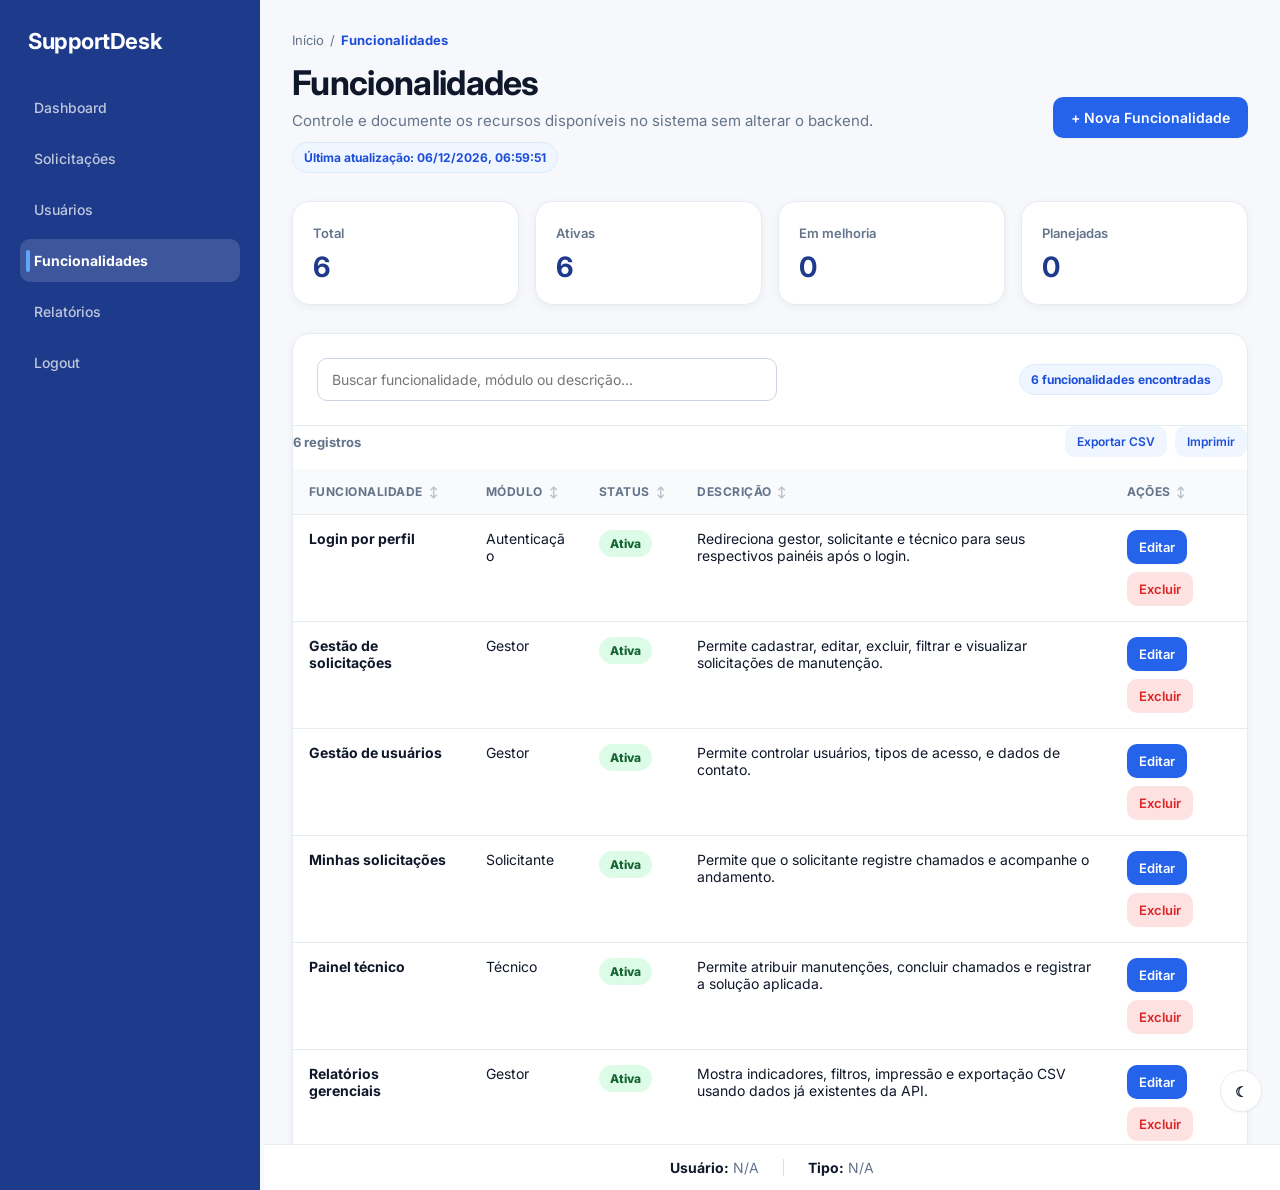
==== Funcionalidades.html @ 24f4b51d "Commit front-end relatórios implementados" ====
<!DOCTYPE html>
<html lang="pt-BR">
<head>
    <meta charset="UTF-8">
    <meta name="viewport" content="width=device-width, initial-scale=1.0">
    <title>Funcionalidades</title>
    <link rel="stylesheet" href="css/tokens.css">
    <link rel="stylesheet" href="css/funcionalidades.css">
        <link rel="stylesheet" href="css/ui-enhancements.css">
<link rel="preconnect" href="https://fonts.googleapis.com">
    <link href="https://fonts.googleapis.com/css2?family=Inter:wght@400;500;600;700&display=swap" rel="stylesheet">
</head>
<body>

<div class="layout">
    <aside class="sidebar">
        <div class="logo">
            <h2>SupportDesk</h2>
        </div>

        <nav aria-label="Navegação Principal">
            <a href="Dashboard.html">Dashboard</a>
            <a href="Solicitacoes.html">Solicitações</a>
            <a href="Gerenciamentos.html">Usuários</a>
            <a href="Funcionalidades.html" class="active">Funcionalidades</a>
            <a href="Relatorios.html">Relatórios</a>
            <a href="index.html">Logout</a>
        </nav>
    </aside>

    <main class="content">
        <header class="page-header">
            <div>
                <h1>Funcionalidades</h1>
                <p>Controle e documente os recursos disponíveis no sistema sem alterar o backend.</p>
            </div>

            <button type="button" id="btnNovaFuncionalidade">+ Nova Funcionalidade</button>
        </header>

        <section class="metrics-grid" aria-label="Resumo das funcionalidades">
            <div class="metric-card">
                <span>Total</span>
                <h2 id="totalFuncionalidades">0</h2>
            </div>
            <div class="metric-card">
                <span>Ativas</span>
                <h2 id="totalAtivas">0</h2>
            </div>
            <div class="metric-card">
                <span>Em melhoria</span>
                <h2 id="totalMelhoria">0</h2>
            </div>
            <div class="metric-card">
                <span>Planejadas</span>
                <h2 id="totalPlanejadas">0</h2>
            </div>
        </section>

        <section class="main-card">
            <div class="toolbar">
                <div class="toolbar-left">
                    <input type="text" id="buscarFuncionalidade" placeholder="Buscar funcionalidade, módulo ou descrição...">
                </div>
                <div class="toolbar-right">
                    <span class="results-count" id="contadorResultados">Funcionalidades cadastradas</span>
                </div>
            </div>

            <div class="feature-panel" id="formPanel">
                <form id="formFuncionalidade">
                    <input type="hidden" id="funcionalidadeId">

                    <div class="form-grid">
                        <div class="form-group">
                            <label for="nomeFuncionalidade">Nome</label>
                            <input id="nomeFuncionalidade" required placeholder="Ex: Relatórios gerenciais">
                        </div>

                        <div class="form-group">
                            <label for="moduloFuncionalidade">Módulo</label>
                            <select id="moduloFuncionalidade" required>
                                <option value="">Selecione</option>
                                <option value="Gestor">Gestor</option>
                                <option value="Solicitante">Solicitante</option>
                                <option value="Técnico">Técnico</option>
                                <option value="Autenticação">Autenticação</option>
                                <option value="Sistema">Sistema</option>
                            </select>
                        </div>

                        <div class="form-group">
                            <label for="statusFuncionalidade">Status</label>
                            <select id="statusFuncionalidade" required>
                                <option value="Ativa">Ativa</option>
                                <option value="Em melhoria">Em melhoria</option>
                                <option value="Planejada">Planejada</option>
                            </select>
                        </div>
                    </div>

                    <div class="form-group">
                        <label for="descricaoFuncionalidade">Descrição</label>
                        <textarea id="descricaoFuncionalidade" required placeholder="Descreva a funcionalidade e sua finalidade no sistema."></textarea>
                    </div>

                    <div class="form-actions">
                        <button type="button" class="secondary-button" id="btnCancelarEdicao">Cancelar</button>
                        <button type="submit" id="btnSalvarFuncionalidade">Salvar Funcionalidade</button>
                    </div>
                </form>
            </div>

            <div class="table-wrapper">
                <table>
                    <thead>
                        <tr>
                            <th>Funcionalidade</th>
                            <th>Módulo</th>
                            <th>Status</th>
                            <th>Descrição</th>
                            <th>Ações</th>
                        </tr>
                    </thead>
                    <tbody id="tabelaFuncionalidades"></tbody>
                </table>
            </div>
        </section>
    </main>
</div>

<footer id="rodape-usuario"></footer>

<script src="js/funcionalidades.js"></script>
  <script src="js/ui-enhancements.js"></script>
</body>
</html>
---- css/tokens.css ----
/* ==========================================================================
   DESIGN TOKENS — SupportDesk
   Sistema de variáveis compartilhado por todas as páginas.
   Não remove, não substitui os CSS existentes — apenas fornece a base
   de cores, tipografia, espaçamento, sombras e raios utilizada por eles.
   ========================================================================== */

:root {
  /* ---- Marca / Azul corporativo ---- */
  --brand-50:  #eff6ff;
  --brand-100: #dbeafe;
  --brand-200: #bfdbfe;
  --brand-500: #3b82f6;
  --brand-600: #2563eb;
  --brand-700: #1d4ed8;
  --brand-900: #1e3a8a;

  /* ---- Neutros (slate) ---- */
  --slate-50:  #f8fafc;
  --slate-100: #f1f5f9;
  --slate-200: #e2e8f0;
  --slate-300: #cbd5e1;
  --slate-400: #94a3b8;
  --slate-500: #64748b;
  --slate-600: #475569;
  --slate-700: #334155;
  --slate-800: #1e293b;
  --slate-900: #0f172a;

  /* ---- Superfícies ---- */
  --bg-app:      #f6f8fb;
  --bg-surface:  #ffffff;
  --bg-subtle:   #f8fafc;
  --border-color:        #e6ebf2;
  --border-color-strong: #d8dfea;

  /* ---- Texto ---- */
  --text-primary:   #0f172a;
  --text-secondary: #64748b;
  --text-tertiary:  #94a3b8;
  --text-on-brand:  #ffffff;

  /* ---- Semântico ---- */
  --success-bg:   #dcfce7;
  --success-text: #16a34a;
  --danger-bg:    #fee2e2;
  --danger-text:  #dc2626;
  --warning-bg:   #fef3c7;
  --warning-text: #b45309;
  --info-bg:      #dbeafe;
  --info-text:    #2563eb;

  /* ---- Tipografia ---- */
  --font-sans: 'Inter', -apple-system, "Segoe UI", Roboto, Arial, sans-serif;
  --fs-xs:   12px;
  --fs-sm:   13px;
  --fs-base: 14px;
  --fs-md:   15px;
  --fs-lg:   16px;
  --fs-xl:   19px;
  --fs-2xl:  22px;
  --fs-3xl:  28px;
  --fs-4xl:  34px;

  /* ---- Espaçamento ---- */
  --space-1: 4px;
  --space-2: 8px;
  --space-3: 12px;
  --space-4: 16px;
  --space-5: 20px;
  --space-6: 24px;
  --space-7: 28px;
  --space-8: 32px;

  /* ---- Raios ---- */
  --radius-sm:   8px;
  --radius-md:   10px;
  --radius-lg:   14px;
  --radius-xl:   18px;
  --radius-full: 999px;

  /* ---- Sombras ---- */
  --shadow-xs: 0 1px 2px rgba(15, 23, 42, 0.04);
  --shadow-sm: 0 2px 8px rgba(15, 23, 42, 0.05);
  --shadow-md: 0 8px 24px rgba(15, 23, 42, 0.06);
  --shadow-lg: 0 16px 40px rgba(15, 23, 42, 0.10);
  --shadow-focus: 0 0 0 4px rgba(37, 99, 235, 0.14);
  --shadow-brand: 0 8px 20px rgba(37, 99, 235, 0.18);

  /* ---- Transições ---- */
  --transition-fast: 120ms ease;
  --transition-base: 200ms ease;
}
---- css/funcionalidades.css ----
/* =========================================================================
   FUNCIONALIDADES — módulo administrativo local, mantendo a identidade azul.
========================================================================= */

* {
  margin: 0;
  padding: 0;
  box-sizing: border-box;
}

body {
  font-family: var(--font-sans);
  background: var(--bg-app);
  color: var(--text-primary);
  -webkit-font-smoothing: antialiased;
}

.layout {
  display: flex;
  min-height: 100vh;
}

.sidebar {
  width: 260px;
  flex-shrink: 0;
  background: var(--brand-900);
  padding: var(--space-7) var(--space-5);
  color: #ffffff;
}

.logo h2 {
  margin-bottom: var(--space-8);
  font-size: var(--fs-2xl);
  font-weight: 700;
  letter-spacing: -0.02em;
  padding: 0 var(--space-2);
}

.sidebar nav {
  display: flex;
  flex-direction: column;
  gap: var(--space-2);
}

.sidebar nav a {
  color: rgba(255, 255, 255, 0.72);
  text-decoration: none;
  padding: 13px 14px;
  border-radius: var(--radius-md);
  transition: background var(--transition-base), color var(--transition-base);
  font-weight: 500;
  font-size: var(--fs-base);
}

.sidebar nav a:hover,
.sidebar nav a.active {
  background: rgba(255, 255, 255, 0.14);
  color: #ffffff;
}

.content {
  flex: 1;
  padding: var(--space-8);
  min-width: 0;
}

.page-header {
  display: flex;
  justify-content: space-between;
  align-items: center;
  gap: var(--space-5);
  margin-bottom: var(--space-7);
  flex-wrap: wrap;
}

.page-header h1 {
  font-size: var(--fs-4xl);
  font-weight: 700;
  letter-spacing: -0.02em;
  margin-bottom: var(--space-2);
}

.page-header p {
  color: var(--text-secondary);
  font-size: var(--fs-md);
}

button,
.secondary-button {
  border: none;
  background: var(--brand-600);
  color: #ffffff;
  padding: 12px 18px;
  border-radius: var(--radius-md);
  font-family: var(--font-sans);
  font-weight: 600;
  font-size: var(--fs-base);
  cursor: pointer;
  text-decoration: none;
  transition: background var(--transition-base), box-shadow var(--transition-base), transform var(--transition-base);
  box-shadow: var(--shadow-xs);
}

button:hover {
  background: var(--brand-700);
  box-shadow: var(--shadow-brand);
}

button:active {
  transform: translateY(1px);
}

.secondary-button {
  background: var(--brand-50);
  color: var(--brand-700);
  box-shadow: none;
}

.secondary-button:hover {
  background: var(--brand-100);
  box-shadow: none;
}

.metrics-grid {
  display: grid;
  grid-template-columns: repeat(4, minmax(130px, 1fr));
  gap: var(--space-4);
  margin-bottom: var(--space-7);
}

.metric-card {
  background: var(--bg-surface);
  border: 1px solid var(--border-color);
  border-radius: var(--radius-xl);
  padding: var(--space-5);
  box-shadow: var(--shadow-sm);
}

.metric-card span {
  color: var(--text-secondary);
  font-size: var(--fs-sm);
  font-weight: 600;
}

.metric-card h2 {
  color: var(--brand-900);
  font-size: var(--fs-3xl);
  margin-top: var(--space-2);
}

.main-card {
  background: var(--bg-surface);
  border: 1px solid var(--border-color);
  border-radius: var(--radius-xl);
  box-shadow: var(--shadow-sm);
  overflow: hidden;
}

.toolbar {
  display: flex;
  justify-content: space-between;
  align-items: center;
  gap: var(--space-5);
  padding: var(--space-6);
  border-bottom: 1px solid var(--border-color);
  flex-wrap: wrap;
}

.toolbar-left {
  flex: 1;
}

.toolbar-left input {
  width: 100%;
  max-width: 460px;
}

.results-count {
  color: var(--text-secondary);
  font-weight: 600;
  font-size: var(--fs-sm);
}

.feature-panel {
  display: none;
  padding: var(--space-6);
  border-bottom: 1px solid var(--border-color);
  background: var(--bg-subtle);
}

.feature-panel.open {
  display: block;
}

.form-grid {
  display: grid;
  grid-template-columns: 1.2fr 1fr 1fr;
  gap: var(--space-4);
}

.form-group {
  display: flex;
  flex-direction: column;
  gap: var(--space-2);
  margin-bottom: var(--space-4);
}

label {
  color: var(--slate-700);
  font-size: var(--fs-base);
  font-weight: 600;
}

input,
select,
textarea {
  width: 100%;
  padding: 12px 14px;
  border: 1px solid var(--slate-300);
  border-radius: var(--radius-md);
  font-size: var(--fs-base);
  font-family: var(--font-sans);
  background: var(--bg-surface);
  color: var(--text-primary);
  transition: border-color var(--transition-base), box-shadow var(--transition-base);
}

textarea {
  min-height: 92px;
  resize: vertical;
}

input:focus,
select:focus,
textarea:focus {
  outline: none;
  border-color: var(--brand-600);
  box-shadow: var(--shadow-focus);
}

.form-actions {
  display: flex;
  justify-content: flex-end;
  gap: var(--space-3);
}

.table-wrapper {
  overflow-x: auto;
}

table {
  width: 100%;
  border-collapse: collapse;
}

thead {
  background: var(--bg-subtle);
}

th,
td {
  padding: 15px 16px;
  text-align: left;
  border-bottom: 1px solid var(--border-color);
  word-break: break-word;
  font-size: var(--fs-base);
  vertical-align: top;
}

th {
  color: var(--text-secondary);
  font-size: var(--fs-xs);
  font-weight: 700;
  text-transform: uppercase;
  letter-spacing: 0.04em;
}

tbody tr:hover {
  background: var(--bg-subtle);
}

.actions {
  display: flex;
  gap: var(--space-2);
  flex-wrap: wrap;
}

.actions button {
  padding: 9px 12px;
  font-size: var(--fs-sm);
}

.actions .danger-button {
  background: var(--danger-bg);
  color: var(--danger-text);
  box-shadow: none;
}

.actions .danger-button:hover {
  background: #fecaca;
  box-shadow: none;
}

.badge {
  display: inline-flex;
  align-items: center;
  justify-content: center;
  padding: 5px 10px;
  border-radius: var(--radius-full);
  font-size: var(--fs-xs);
  font-weight: 700;
  white-space: nowrap;
}

.badge.ativa { background: #dcfce7; color: #166534; }
.badge.melhoria { background: #ffedd5; color: #c2410c; }
.badge.planejada { background: #fef3c7; color: #92400e; }

.usuario-box {
  position: fixed;
  right: var(--space-5);
  bottom: var(--space-5);
  background: var(--bg-surface);
  border: 1px solid var(--border-color);
  border-radius: var(--radius-lg);
  box-shadow: var(--shadow-md);
  padding: var(--space-3) var(--space-4);
  display: flex;
  gap: var(--space-4);
  color: var(--text-secondary);
  font-size: var(--fs-sm);
  z-index: 10;
}

@media (max-width: 1024px) {
  .metrics-grid { grid-template-columns: repeat(2, 1fr); }
  .form-grid { grid-template-columns: 1fr; }
}

@media (max-width: 768px) {
  .layout { flex-direction: column; }
  .sidebar { width: 100%; padding: var(--space-5); }
  .sidebar nav { flex-direction: row; overflow-x: auto; }
  .content { padding: var(--space-5); }
  .usuario-box { position: static; margin: var(--space-4); flex-direction: column; }
}

@media (max-width: 520px) {
  .metrics-grid { grid-template-columns: 1fr; }
  .page-header button,
  .form-actions button { width: 100%; }
  .form-actions { flex-direction: column; }
}
---- css/ui-enhancements.css ----
/* =====================================================================
   Camada compartilhada de evolução visual e utilidades de interface
   ===================================================================== */

html {
  scroll-behavior: smooth;
}

body {
  opacity: 0;
  transform: translateY(4px);
  transition: opacity 180ms ease, transform 180ms ease, background 180ms ease, color 180ms ease;
}

body.page-ready {
  opacity: 1;
  transform: translateY(0);
}

:root {
  --priority-low-bg: #f1f5f9;
  --priority-low-text: #475569;
  --priority-medium-bg: #fef3c7;
  --priority-medium-text: #92400e;
  --priority-high-bg: #ffedd5;
  --priority-high-text: #c2410c;
  --priority-critical-bg: #fee2e2;
  --priority-critical-text: #b91c1c;
  --status-open-bg: #dbeafe;
  --status-open-text: #1d4ed8;
  --status-progress-bg: #ffedd5;
  --status-progress-text: #c2410c;
  --status-done-bg: #dcfce7;
  --status-done-text: #15803d;
  --status-cancelled-bg: #e2e8f0;
  --status-cancelled-text: #334155;
}

html[data-theme="dark"] {
  --bg-app: #0f172a;
  --bg-surface: #111827;
  --bg-subtle: #1f2937;
  --border-color: #334155;
  --border-color-strong: #475569;
  --text-primary: #f8fafc;
  --text-secondary: #cbd5e1;
  --text-tertiary: #94a3b8;
  --slate-50: #111827;
  --slate-100: #1f2937;
  --slate-200: #334155;
  --slate-300: #475569;
  --slate-700: #e2e8f0;
  --slate-800: #f1f5f9;
  --priority-low-bg: #1f2937;
  --priority-low-text: #cbd5e1;
  --priority-medium-bg: rgba(245, 158, 11, 0.18);
  --priority-medium-text: #facc15;
  --priority-high-bg: rgba(249, 115, 22, 0.18);
  --priority-high-text: #fb923c;
  --priority-critical-bg: rgba(239, 68, 68, 0.18);
  --priority-critical-text: #f87171;
  --status-open-bg: rgba(59, 130, 246, 0.18);
  --status-open-text: #93c5fd;
  --status-progress-bg: rgba(249, 115, 22, 0.18);
  --status-progress-text: #fb923c;
  --status-done-bg: rgba(34, 197, 94, 0.18);
  --status-done-text: #86efac;
  --status-cancelled-bg: rgba(100, 116, 139, 0.25);
  --status-cancelled-text: #cbd5e1;
}

html[data-theme="dark"] body,
html[data-theme="dark"] .content,
html[data-theme="dark"] .main-content {
  background: var(--bg-app) !important;
  color: var(--text-primary) !important;
}

html[data-theme="dark"] .main-card,
html[data-theme="dark"] .content-card,
html[data-theme="dark"] .metric-card,
html[data-theme="dark"] .stat-card,
html[data-theme="dark"] .panel-card,
html[data-theme="dark"] .table-card,
html[data-theme="dark"] .report-box,
html[data-theme="dark"] .feature-panel,
html[data-theme="dark"] .card,
html[data-theme="dark"] .my_card,
html[data-theme="dark"] .modal-content,
html[data-theme="dark"] .modal-box,
html[data-theme="dark"] .login-card {
  background: var(--bg-surface) !important;
  border-color: var(--border-color) !important;
  color: var(--text-primary) !important;
}

html[data-theme="dark"] table,
html[data-theme="dark"] thead,
html[data-theme="dark"] tbody,
html[data-theme="dark"] tr,
html[data-theme="dark"] td,
html[data-theme="dark"] th {
  background-color: transparent;
  color: var(--text-primary) !important;
  border-color: var(--border-color) !important;
}

html[data-theme="dark"] input,
html[data-theme="dark"] select,
html[data-theme="dark"] textarea {
  background: #0f172a !important;
  color: var(--text-primary) !important;
  border-color: var(--border-color-strong) !important;
}

html[data-theme="dark"] input::placeholder,
html[data-theme="dark"] textarea::placeholder {
  color: #94a3b8 !important;
}

.page-header,
.top-header,
.metric-card,
.stat-card,
.main-card,
.content-card,
.panel-card,
.table-card,
.report-box,
.feature-panel,
.card,
.my_card {
  animation: sd-fade-up 220ms ease both;
}

@keyframes sd-fade-up {
  from { opacity: 0; transform: translateY(8px); }
  to { opacity: 1; transform: translateY(0); }
}

button,
.primary-button,
.secondary-button,
.primary-link-button,
.btn-secondary,
.cancel-button,
.btn-atribuir,
a {
  transition: background-color 160ms ease, color 160ms ease, border-color 160ms ease, box-shadow 160ms ease, transform 160ms ease, opacity 160ms ease;
}

button:hover,
.primary-button:hover,
.secondary-button:hover,
.primary-link-button:hover,
.btn-secondary:hover,
.cancel-button:hover,
.btn-atribuir:hover {
  transform: translateY(-1px);
}

button:active,
.primary-button:active,
.secondary-button:active,
.primary-link-button:active,
.btn-secondary:active,
.cancel-button:active,
.btn-atribuir:active {
  transform: translateY(0);
}

input,
select,
textarea {
  transition: border-color 160ms ease, box-shadow 160ms ease, background-color 160ms ease;
}

input:focus,
select:focus,
textarea:focus {
  border-color: var(--brand-500) !important;
  box-shadow: var(--shadow-focus) !important;
  outline: none !important;
}

.sidebar,
.mobile-menu,
.modal,
.modal-overlay,
.modal-content,
.modal-box,
.dropdown-menu {
  transition: opacity 180ms ease, transform 180ms ease, background-color 180ms ease;
}

.sidebar nav a.active,
.menu a.active,
.mobile-menu a.active {
  position: relative;
  font-weight: 700;
}

.sidebar nav a.active::before,
.menu a.active::before {
  content: "";
  position: absolute;
  left: 6px;
  top: 50%;
  width: 4px;
  height: 22px;
  border-radius: 999px;
  background: #60a5fa;
  transform: translateY(-50%);
}

.sd-breadcrumb {
  display: flex;
  align-items: center;
  flex-wrap: wrap;
  gap: 6px;
  margin-bottom: 14px;
  color: var(--text-secondary);
  font-size: 13px;
}

.sd-breadcrumb a,
.sd-breadcrumb span {
  color: inherit;
  text-decoration: none;
}

.sd-breadcrumb strong {
  color: var(--brand-700);
  font-weight: 700;
}

html[data-theme="dark"] .sd-breadcrumb strong {
  color: #93c5fd;
}

.sd-header-extra {
  display: flex;
  align-items: center;
  gap: 10px;
  flex-wrap: wrap;
  margin-top: 12px;
}

.sd-chip,
.sd-last-update,
.results-count,
#contadorSolicitante,
#totalFiltrado {
  display: inline-flex;
  align-items: center;
  gap: 6px;
  border-radius: 999px;
  background: var(--brand-50);
  color: var(--brand-700);
  border: 1px solid var(--brand-100);
  padding: 7px 11px;
  font-size: 12px;
  font-weight: 700;
}

html[data-theme="dark"] .sd-chip,
html[data-theme="dark"] .sd-last-update,
html[data-theme="dark"] .results-count,
html[data-theme="dark"] #contadorSolicitante,
html[data-theme="dark"] #totalFiltrado {
  background: rgba(59, 130, 246, 0.16);
  border-color: rgba(147, 197, 253, 0.22);
  color: #bfdbfe;
}

.sd-theme-toggle,
.sd-back-top,
.sd-icon-button,
.sd-copy-button {
  border: 1px solid var(--border-color) !important;
  background: var(--bg-surface) !important;
  color: var(--text-primary) !important;
  border-radius: 999px !important;
  box-shadow: var(--shadow-xs);
}

.sd-theme-toggle {
  position: fixed;
  right: 18px;
  bottom: 78px;
  width: 42px;
  height: 42px;
  z-index: 1200;
  display: grid;
  place-items: center;
  padding: 0 !important;
}

.sd-back-top {
  position: fixed;
  right: 18px;
  bottom: 24px;
  width: 42px;
  height: 42px;
  z-index: 1200;
  display: grid;
  place-items: center;
  padding: 0 !important;
  opacity: 0;
  pointer-events: none;
  transform: translateY(8px);
}

.sd-back-top.visible {
  opacity: 1;
  pointer-events: auto;
  transform: translateY(0);
}

.sd-copy-button {
  width: 26px;
  height: 26px;
  padding: 0 !important;
  margin-left: 8px;
  font-size: 12px !important;
  vertical-align: middle;
}

.sd-toolbar,
.filtros-solicitante,
.sd-table-toolbar,
.toolbar-right,
.toolbar-left {
  display: flex;
  align-items: center;
  gap: 12px;
  flex-wrap: wrap;
}

.filtros-solicitante {
  width: 100%;
  margin-top: 10px;
}

.filtros-solicitante input,
.filtros-solicitante select {
  min-height: 42px;
}

.filtros-solicitante input {
  flex: 1 1 260px;
}

.filtros-solicitante select {
  flex: 0 1 190px;
}

.local-search-history {
  display: flex;
  gap: 8px;
  flex-wrap: wrap;
  margin-top: 12px;
}

.search-pill {
  border: 1px solid var(--border-color);
  background: var(--bg-subtle);
  color: var(--text-secondary);
  padding: 6px 10px;
  border-radius: 999px;
  cursor: pointer;
  font-size: 12px;
}

.search-pill:hover {
  color: var(--brand-700);
  border-color: var(--brand-200);
}

.sd-table-toolbar {
  justify-content: space-between;
  margin: 0 0 12px;
}

.sd-table-actions {
  display: flex;
  align-items: center;
  gap: 8px;
  flex-wrap: wrap;
}

.sd-table-actions button,
.sd-pagination button {
  padding: 8px 12px !important;
  font-size: 12px !important;
  border-radius: 10px !important;
}

.sd-table-counter {
  color: var(--text-secondary);
  font-size: 13px;
  font-weight: 700;
}

.sd-pagination {
  display: flex;
  align-items: center;
  justify-content: flex-end;
  gap: 8px;
  flex-wrap: wrap;
  padding-top: 12px;
}

.sd-pagination span {
  color: var(--text-secondary);
  font-size: 13px;
  font-weight: 700;
}

th.sd-sortable {
  cursor: pointer;
  user-select: none;
  white-space: nowrap;
}

th.sd-sortable::after {
  content: "↕";
  margin-left: 6px;
  opacity: .45;
  font-size: 11px;
}

th.sd-sortable.sort-asc::after { content: "↑"; opacity: .85; }
th.sd-sortable.sort-desc::after { content: "↓"; opacity: .85; }

.table-wrapper,
.content-card,
.main-card {
  overflow-x: auto;
}

tr.sd-row-updated,
.card.sd-row-updated,
.my_card.sd-row-updated {
  animation: sd-highlight 1200ms ease;
}

@keyframes sd-highlight {
  0% { box-shadow: inset 4px 0 0 var(--brand-500); background: var(--brand-50); }
  100% { box-shadow: inset 0 0 0 transparent; background: transparent; }
}

.badge,
.badge-status,
.badge-prioridade,
[class*="status-"],
[class*="priority-"],
.high,
.medium,
.low,
.critical {
  border-radius: 999px !important;
  display: inline-flex !important;
  align-items: center;
  justify-content: center;
  gap: 6px;
  min-height: 24px;
  padding: 5px 10px !important;
  font-size: 12px !important;
  font-weight: 800 !important;
  letter-spacing: 0.01em;
  border: 1px solid transparent;
}

.badge.baixa,
.badge-prioridade.baixa,
.priority-baixa,
.low {
  background: var(--priority-low-bg) !important;
  color: var(--priority-low-text) !important;
  border-color: rgba(100, 116, 139, .16) !important;
}

.badge.media,
.badge-prioridade.media,
.priority-media,
.medium {
  background: var(--priority-medium-bg) !important;
  color: var(--priority-medium-text) !important;
  border-color: rgba(245, 158, 11, .25) !important;
}

.badge.alta,
.badge-prioridade.alta,
.priority-alta,
.high {
  background: var(--priority-high-bg) !important;
  color: var(--priority-high-text) !important;
  border-color: rgba(249, 115, 22, .25) !important;
}

.badge.critica,
.badge-prioridade.critica,
.priority-critica,
.critical {
  background: var(--priority-critical-bg) !important;
  color: var(--priority-critical-text) !important;
  border-color: rgba(239, 68, 68, .25) !important;
}

.badge.aberta,
.badge-status.aberta,
.status-aberta,
.status-open {
  background: var(--status-open-bg) !important;
  color: var(--status-open-text) !important;
  border-color: rgba(59, 130, 246, .22) !important;
}

.badge.em-andamento,
.badge-status.em-andamento,
.status-andamento,
.status-progress {
  background: var(--status-progress-bg) !important;
  color: var(--status-progress-text) !important;
  border-color: rgba(249, 115, 22, .25) !important;
}

.badge.concluida,
.badge-status.concluida,
.status-concluida,
.status-done {
  background: var(--status-done-bg) !important;
  color: var(--status-done-text) !important;
  border-color: rgba(34, 197, 94, .24) !important;
}

.badge.cancelada,
.badge-status.cancelada,
.status-cancelada,
.status-cancelled {
  background: var(--status-cancelled-bg) !important;
  color: var(--status-cancelled-text) !important;
  border-color: rgba(100, 116, 139, .26) !important;
}

.sd-empty-state,
.loading,
.error,
.sd-skeleton {
  border-radius: 16px;
}

.sd-empty-state {
  display: grid;
  place-items: center;
  text-align: center;
  gap: 8px;
  min-height: 170px;
  border: 1px dashed var(--border-color-strong);
  background: var(--bg-subtle);
  color: var(--text-secondary);
  padding: 28px;
}

.sd-empty-state strong {
  display: block;
  color: var(--text-primary);
  font-size: 16px;
}

.sd-skeleton-list {
  display: grid;
  gap: 14px;
  width: 100%;
}

.sd-skeleton {
  height: 112px;
  background: linear-gradient(90deg, var(--slate-100), var(--slate-50), var(--slate-100));
  background-size: 220% 100%;
  animation: sd-skeleton 1.2s ease-in-out infinite;
}

@keyframes sd-skeleton {
  0% { background-position: 100% 0; }
  100% { background-position: -100% 0; }
}

.sd-toast-container {
  position: fixed;
  top: 18px;
  right: 18px;
  z-index: 2000;
  display: grid;
  gap: 10px;
  max-width: min(360px, calc(100vw - 32px));
}

.sd-toast {
  display: grid;
  grid-template-columns: auto 1fr auto;
  gap: 10px;
  align-items: start;
  padding: 13px 14px;
  border-radius: 14px;
  background: var(--bg-surface);
  color: var(--text-primary);
  border: 1px solid var(--border-color);
  box-shadow: var(--shadow-lg);
  animation: sd-toast-in 180ms ease both;
}

.sd-toast strong {
  display: block;
  margin-bottom: 2px;
}

.sd-toast p {
  margin: 0;
  color: var(--text-secondary);
  font-size: 13px;
}

.sd-toast button {
  background: transparent !important;
  border: none !important;
  color: var(--text-secondary) !important;
  padding: 0 !important;
  transform: none !important;
}

.sd-toast.sucesso { border-left: 4px solid #16a34a; }
.sd-toast.erro { border-left: 4px solid #dc2626; }
.sd-toast.aviso { border-left: 4px solid #f59e0b; }
.sd-toast.info { border-left: 4px solid var(--brand-600); }

@keyframes sd-toast-in {
  from { opacity: 0; transform: translateX(14px); }
  to { opacity: 1; transform: translateX(0); }
}

.usuario-box {
  gap: 14px !important;
}

.usuario-box span:last-child:not(:first-child) {
  border-left: 1px solid rgba(148, 163, 184, .35);
  padding-left: 14px;
}

@media (max-width: 900px) {
  .content,
  .main-content {
    padding: 92px 16px 96px !important;
  }

  .layout {
    min-width: 0;
  }

  .page-header,
  .top-header,
  .toolbar,
  .sd-table-toolbar {
    align-items: stretch !important;
    flex-direction: column !important;
  }

  .header-actions,
  .toolbar-right,
  .toolbar-left,
  .filtros-solicitante,
  .sd-table-actions {
    width: 100%;
  }

  .header-actions > *,
  .toolbar-right > *,
  .toolbar-left > *,
  .filtros-solicitante > *,
  .sd-table-actions > * {
    flex: 1 1 auto;
  }

  .metrics-grid,
  .stats-grid,
  .dashboard-grid,
  .report-grid,
  .form-grid {
    grid-template-columns: 1fr !important;
  }

  table {
    min-width: 720px;
  }

  .sd-theme-toggle,
  .sd-back-top {
    right: 12px;
  }

  .sd-toast-container {
    left: 12px;
    right: 12px;
    max-width: none;
  }
}

@media (max-width: 560px) {
  .metric-card,
  .stat-card,
  .main-card,
  .content-card,
  .panel-card,
  .table-card,
  .report-box,
  .feature-panel,
  .card,
  .my_card {
    border-radius: 14px !important;
  }

  .usuario-box {
    position: static !important;
    margin: 12px !important;
    flex-direction: column !important;
    align-items: flex-start !important;
  }

  .usuario-box span:last-child:not(:first-child) {
    border-left: none;
    padding-left: 0;
  }

  .sd-pagination {
    justify-content: center;
  }
}

@media print {
  .sidebar,
  .mobile-header,
  .mobile-menu,
  .mobile-overlay,
  .header-actions,
  .toolbar,
  .sd-table-toolbar,
  .sd-pagination,
  .sd-theme-toggle,
  .sd-back-top,
  .sd-toast-container,
  footer {
    display: none !important;
  }

  body {
    opacity: 1 !important;
    transform: none !important;
    background: #fff !important;
    color: #000 !important;
  }

  .content,
  .main-content {
    padding: 0 !important;
  }

  .layout {
    display: block !important;
  }

  table {
    min-width: 0 !important;
    width: 100% !important;
  }
}

.solicitante-actions {
  margin-bottom: 20px;
}

.solicitante-action-card {
  display: flex;
  align-items: center;
  justify-content: space-between;
  gap: 18px;
  background: linear-gradient(135deg, var(--bg-surface), var(--brand-50));
  border: 1px solid var(--border-color);
  border-radius: 18px;
  padding: 22px;
  box-shadow: var(--shadow-sm);
}

.solicitante-action-card h2 {
  margin: 6px 0 6px;
  color: var(--text-primary);
  font-size: 22px;
}

.solicitante-action-card p {
  margin: 0;
  color: var(--text-secondary);
}

html[data-theme="dark"] .solicitante-action-card {
  background: linear-gradient(135deg, var(--bg-surface), rgba(59, 130, 246, 0.12));
}

@media (max-width: 760px) {
  .solicitante-action-card {
    align-items: stretch;
    flex-direction: column;
  }
}

.detalhes-solicitacao {
  margin-top: 12px;
  border-top: 1px solid var(--border-color);
  padding-top: 12px;
}

.detalhes-solicitacao summary {
  cursor: pointer;
  color: var(--brand-700);
  font-weight: 800;
  list-style-position: inside;
  margin-bottom: 8px;
}

html[data-theme="dark"] .detalhes-solicitacao summary {
  color: #93c5fd;
}

/* Ajustes finais de padronização por perfil */
.header-actions,
.tecnico-header-actions {
  display: flex;
  align-items: center;
  gap: var(--space-3);
  flex-wrap: wrap;
}

.tecnico-content .page-header {
  margin-bottom: var(--space-6);
}

.tecnico-list-card {
  overflow: visible !important;
}

.tecnico-toolbar .toolbar-left {
  display: flex;
  flex-direction: column;
  gap: var(--space-2);
}

.status-filter-bar,
.filter-chip-group {
  display: flex;
  align-items: center;
  flex-wrap: wrap;
  gap: var(--space-3);
}

.status-filter-bar {
  padding: var(--space-5) var(--space-6) 0;
}

.status-filter,
.filter-chip {
  border: 1px solid var(--border-color) !important;
  background: var(--bg-surface) !important;
  color: var(--text-secondary) !important;
  box-shadow: none !important;
  border-radius: var(--radius-full) !important;
  padding: 9px 14px !important;
  font-weight: 700 !important;
  font-size: var(--fs-sm) !important;
  display: inline-flex;
  align-items: center;
  gap: var(--space-2);
  transition: background var(--transition-base), color var(--transition-base), border-color var(--transition-base), transform var(--transition-base), box-shadow var(--transition-base) !important;
}

.status-filter:hover,
.filter-chip:hover {
  transform: translateY(-1px);
  border-color: var(--brand-200) !important;
  color: var(--brand-700) !important;
  background: var(--brand-50) !important;
}

.status-filter.active,
.filter-chip.active {
  background: var(--brand-600) !important;
  color: #ffffff !important;
  border-color: var(--brand-600) !important;
  box-shadow: var(--shadow-brand) !important;
}

.status-filter.status-aberta:not(.active),
.filter-chip.status-aberta:not(.active) {
  background: var(--status-open-bg) !important;
  color: var(--status-open-text) !important;
  border-color: rgba(37, 99, 235, .18) !important;
}

.status-filter.status-andamento:not(.active),
.filter-chip.status-andamento:not(.active) {
  background: var(--status-progress-bg) !important;
  color: var(--status-progress-text) !important;
  border-color: rgba(194, 65, 12, .18) !important;
}

.status-filter.status-concluida:not(.active),
.filter-chip.status-concluida:not(.active) {
  background: var(--status-done-bg) !important;
  color: var(--status-done-text) !important;
  border-color: rgba(21, 128, 61, .18) !important;
}

.status-filter.status-cancelada:not(.active),
.filter-chip.status-cancelada:not(.active) {
  background: var(--status-cancelled-bg) !important;
  color: var(--status-cancelled-text) !important;
  border-color: rgba(51, 65, 85, .18) !important;
}

.filter-chip.prioridade-baixa:not(.active) {
  background: var(--priority-low-bg) !important;
  color: var(--priority-low-text) !important;
}

.filter-chip.prioridade-media:not(.active) {
  background: var(--priority-medium-bg) !important;
  color: var(--priority-medium-text) !important;
}

.filter-chip.prioridade-alta:not(.active) {
  background: var(--priority-high-bg) !important;
  color: var(--priority-high-text) !important;
}

.filter-chip.prioridade-critica:not(.active) {
  background: var(--priority-critical-bg) !important;
  color: var(--priority-critical-text) !important;
}

.filtros-solicitante-modern {
  display: grid !important;
  grid-template-columns: 1fr;
  gap: var(--space-4) !important;
  padding: var(--space-5) var(--space-6);
  border-bottom: 1px solid var(--border-color);
  background: var(--bg-subtle);
}

.filter-search-row {
  display: flex;
  align-items: center;
  gap: var(--space-3);
  flex-wrap: wrap;
}

.filter-search-row input {
  flex: 1 1 320px;
}

.filter-chip-section {
  display: grid;
  grid-template-columns: 100px 1fr;
  align-items: center;
  gap: var(--space-3);
}

.filter-chip-section > span {
  color: var(--text-secondary);
  font-size: var(--fs-sm);
  font-weight: 800;
  text-transform: uppercase;
  letter-spacing: .04em;
}

.sr-filter-select {
  position: absolute !important;
  width: 1px !important;
  height: 1px !important;
  opacity: 0 !important;
  pointer-events: none !important;
}

.report-grid-profile {
  grid-template-columns: repeat(3, minmax(0, 1fr)) !important;
}

.metrics-grid-profile {
  grid-template-columns: repeat(6, minmax(130px, 1fr)) !important;
}

.sd-empty-state.compact {
  min-height: 130px;
  padding: var(--space-5);
}

#rodape-usuario .usuario-box {
  position: fixed !important;
  left: 264px !important;
  right: 0 !important;
  bottom: 0 !important;
  width: auto !important;
  border-radius: 0 !important;
  border-left: none !important;
  border-right: none !important;
  border-bottom: none !important;
  box-shadow: none !important;
  background: var(--bg-surface) !important;
  border-top: 1px solid var(--border-color) !important;
  padding: 14px 24px !important;
  display: flex !important;
  align-items: center !important;
  justify-content: center !important;
  text-align: center !important;
  gap: var(--space-6) !important;
  color: var(--text-secondary) !important;
  font-size: var(--fs-base) !important;
  z-index: 90 !important;
}

#rodape-usuario .usuario-box strong {
  color: var(--text-primary);
}

.btn-cancelar-card {
  background: var(--danger-bg) !important;
  color: var(--danger-text) !important;
}

.btn-cancelar-card:hover {
  background: #fecaca !important;
  box-shadow: none !important;
}

button:disabled,
button[disabled] {
  opacity: .55 !important;
  cursor: not-allowed !important;
  transform: none !important;
  box-shadow: none !important;
}

@media (max-width: 1100px) {
  .report-grid-profile,
  .metrics-grid-profile {
    grid-template-columns: repeat(2, minmax(0, 1fr)) !important;
  }
}

@media (max-width: 900px) {
  #rodape-usuario .usuario-box {
    left: 0 !important;
  }

  .status-filter-bar {
    padding: var(--space-4);
  }

  .filter-search-row,
  .filter-search-row > *,
  .tecnico-header-actions,
  .tecnico-header-actions > * {
    width: 100%;
  }

  .filter-chip-section {
    grid-template-columns: 1fr;
    align-items: stretch;
  }
}

@media (max-width: 560px) {
  .report-grid-profile,
  .metrics-grid-profile {
    grid-template-columns: 1fr !important;
  }

  .status-filter,
  .filter-chip {
    flex: 1 1 auto;
    justify-content: center;
  }

  #rodape-usuario .usuario-box {
    position: static !important;
    margin: 0 !important;
    flex-direction: column !important;
    gap: var(--space-2) !important;
  }
}

#rodape-usuario .usuario-box span + span {
  border-left: 1px solid rgba(148, 163, 184, .35) !important;
  padding-left: var(--space-6) !important;
}

@media (max-width: 560px) {
  #rodape-usuario .usuario-box span + span {
    border-left: none !important;
    padding-left: 0 !important;
  }
}

/* Ajuste global de modais */
body.sd-modal-open {
  overflow: hidden;
}

.modal {
  position: fixed !important;
  inset: 0 !important;
  width: 100vw !important;
  min-height: 100dvh !important;
  max-height: 100dvh !important;
  justify-content: center !important;
  align-items: center !important;
  padding: clamp(16px, 3vh, 28px) !important;
  overflow-y: auto !important;
  overscroll-behavior: contain;
  z-index: 10000 !important;
}

.modal-content {
  margin: auto !important;
  max-height: calc(100dvh - 40px) !important;
  overflow-y: auto !important;
  overscroll-behavior: contain;
}

@supports not (height: 100dvh) {
  .modal {
    min-height: 100vh !important;
    max-height: 100vh !important;
  }

  .modal-content {
    max-height: calc(100vh - 40px) !important;
  }
}

@media (max-height: 720px), (max-width: 768px) {
  .modal {
    align-items: flex-start !important;
    padding-top: max(16px, env(safe-area-inset-top)) !important;
    padding-bottom: max(16px, env(safe-area-inset-bottom)) !important;
  }

  .modal-content {
    margin: 0 auto !important;
    max-height: calc(100dvh - 32px) !important;
  }
}
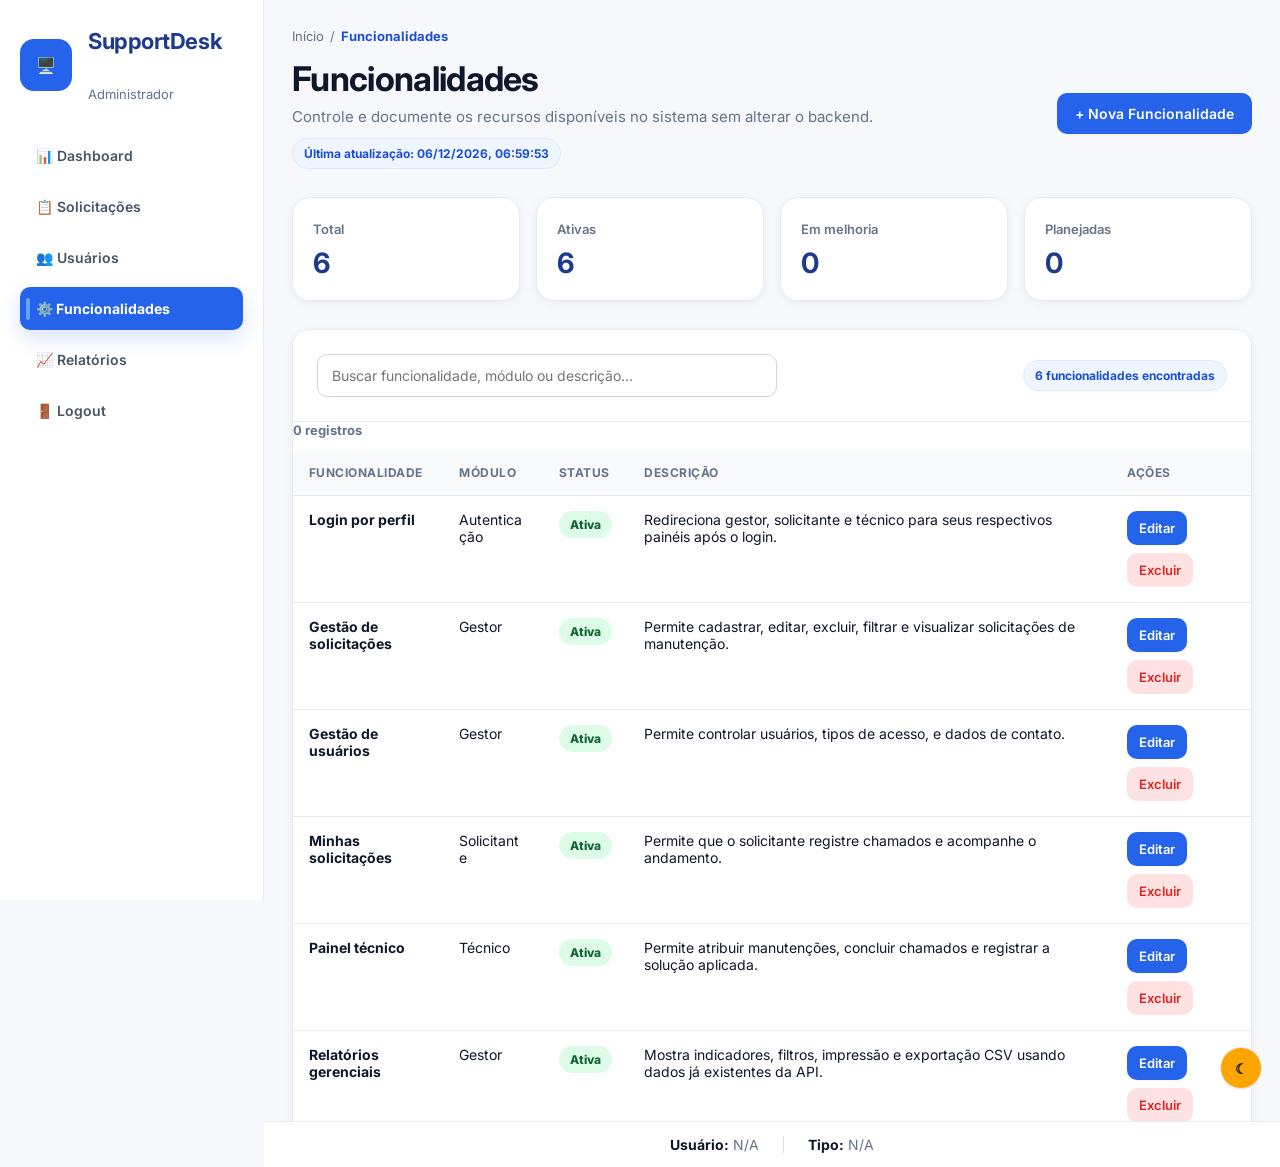
==== commit 2b873f06: "Alteração de endereço Backend" ====
--- a/Funcionalidades.html
+++ b/Funcionalidades.html
@@ -5,6 +5,7 @@
     <meta name="viewport" content="width=device-width, initial-scale=1.0">
     <title>Funcionalidades</title>
     <link rel="stylesheet" href="css/tokens.css">
+    <link rel="stylesheet" href="css/nav.css">
     <link rel="stylesheet" href="css/funcionalidades.css">
         <link rel="stylesheet" href="css/ui-enhancements.css">
 <link rel="preconnect" href="https://fonts.googleapis.com">
@@ -13,22 +14,50 @@
 <body>
 
 <div class="layout">
+
+    <!-- SIDEBAR (desktop) -->
     <aside class="sidebar">
-        <div class="logo">
-            <h2>SupportDesk</h2>
+      <div class="logo-area">
+        <div class="logo-icon">🖥️</div>
+        <div>
+          <h2 class="l">SupportDesk</h2>
+          <p>Administrador</p>
         </div>
-
-        <nav aria-label="Navegação Principal">
-            <a href="Dashboard.html">Dashboard</a>
-            <a href="Solicitacoes.html">Solicitações</a>
-            <a href="Gerenciamentos.html">Usuários</a>
-            <a href="Funcionalidades.html" class="active">Funcionalidades</a>
-            <a href="Relatorios.html">Relatórios</a>
-            <a href="index.html">Logout</a>
-        </nav>
+      </div>
+      <nav class="menu" aria-label="Navegação Principal">
+          <a href="Dashboard.html">📊 Dashboard</a>
+          <a href="Solicitacoes.html">📋 Solicitações</a>
+          <a href="Gerenciamentos.html">👥 Usuários</a>
+          <a href="Funcionalidades.html" class="active">⚙️ Funcionalidades</a>
+          <a href="Relatorios.html">📈 Relatórios</a>
+          <a href="index.html">🚪 Logout</a>
+      </nav>
     </aside>
 
-    <main class="content">
+    <!-- NAVBAR MOBILE -->
+    <header class="mobile-header">
+      <span class="mobile-brand">SupportDesk</span>
+      <button class="hamburger" id="hamburgerBtn" onclick="toggleMenu()" aria-label="Abrir menu" aria-expanded="false">
+        <span></span>
+        <span></span>
+        <span></span>
+      </button>
+    </header>
+
+    <!-- MENU MOBILE -->
+    <nav class="mobile-menu" id="mobileMenu" aria-label="Navegação móvel">
+          <a href="Dashboard.html" onclick="closeMobileMenu()">📊 Dashboard</a>
+          <a href="Solicitacoes.html" onclick="closeMobileMenu()">📋 Solicitações</a>
+          <a href="Gerenciamentos.html" onclick="closeMobileMenu()">👥 Usuários</a>
+          <a href="Funcionalidades.html" class="active" onclick="closeMobileMenu()">⚙️ Funcionalidades</a>
+          <a href="Relatorios.html" onclick="closeMobileMenu()">📈 Relatórios</a>
+          <a href="index.html" onclick="closeMobileMenu()">🚪 Logout</a>
+    </nav>
+    <!-- OVERLAY -->
+    <div class="mobile-overlay" id="mobileOverlay" onclick="closeMobileMenu()"></div>
+
+
+    <main class="main-content">
         <header class="page-header">
             <div>
                 <h1>Funcionalidades</h1>
--- a/css/nav.css
+++ b/css/nav.css
@@ -0,0 +1,342 @@
+/* =========================================================================
+   NAV.CSS — Componente único de navegação e layout do SupportDesk
+   -------------------------------------------------------------------------
+   Esta é a ÚNICA fonte de verdade para o "casco" da aplicação:
+   .layout / .sidebar / .menu / .mobile-header / .hamburger / .mobile-menu /
+   .mobile-overlay / .main-content
+
+   Usada por TODAS as telas (Administrador, Técnico, Solicitante e Login),
+   garantindo que todos os perfis compartilhem exatamente a mesma
+   identidade visual, estrutura e comportamento responsivo. A única coisa
+   que muda entre perfis é o conteúdo dos links do menu e o rótulo/ícone
+   de perfil — nunca o componente em si.
+
+   Comportamento responsivo:
+     Desktop (> 980px): sidebar sempre visível, fixa à esquerda.
+     Tablet e Celular (<= 980px): sidebar oculta; barra superior com
+       botão hambúrguer abre o menu como um overlay sobre o conteúdo.
+   ========================================================================= */
+
+* {
+  box-sizing: border-box;
+}
+
+body {
+  font-family: var(--font-sans);
+  background: var(--bg-app);
+  color: var(--text-primary);
+  -webkit-font-smoothing: antialiased;
+}
+
+.layout {
+  display: flex;
+  min-height: 100vh;
+  width: 100%;
+  max-width: 100vw;
+  overflow-x: hidden;
+}
+
+/* ---------------------------------------------------------------------
+   SIDEBAR (desktop) — mesma aparência em todos os perfis
+   --------------------------------------------------------------------- */
+.sidebar {
+  width: 264px;
+  flex-shrink: 0;
+  background: var(--bg-surface);
+  border-right: 1px solid var(--border-color);
+  padding: var(--space-7) var(--space-5);
+  position: fixed;
+  top: 0;
+  left: 0;
+  height: 100vh;
+  overflow-y: auto;
+  z-index: 100;
+}
+
+.sidebar .l {
+  margin-bottom: var(--space-8);
+  font-size: var(--fs-2xl);
+  font-weight: 700;
+  color: var(--brand-900);
+  letter-spacing: -0.02em;
+}
+
+/* Cabeçalho de identidade do perfil (ícone + nome + subtítulo) */
+.logo-area {
+  display: flex;
+  align-items: center;
+  gap: var(--space-4);
+  margin-bottom: var(--space-8);
+}
+
+.logo-area .logo-icon {
+  width: 52px;
+  height: 52px;
+  border-radius: var(--radius-lg);
+  background: var(--brand-600);
+  display: flex;
+  align-items: center;
+  justify-content: center;
+  font-weight: 700;
+  font-size: var(--fs-lg);
+  color: #ffffff;
+  flex-shrink: 0;
+}
+
+.logo-area h2 {
+  font-size: var(--fs-lg);
+  color: var(--brand-900);
+  font-weight: 700;
+}
+
+.logo-area p {
+  color: var(--text-secondary);
+  font-size: var(--fs-sm);
+}
+
+/* Compatibilidade com o antigo cabeçalho simples ".logo" (mantém a mesma
+   aparência do restante do sistema, apenas sem ícone de perfil) */
+.sidebar .logo {
+  margin-bottom: var(--space-8);
+  padding: 0 var(--space-2);
+}
+
+.sidebar .logo h2 {
+  font-size: var(--fs-2xl);
+  font-weight: 700;
+  color: var(--brand-900);
+  letter-spacing: -0.02em;
+}
+
+/* Links do menu (desktop) */
+.sidebar nav,
+.menu {
+  display: flex;
+  flex-direction: column;
+  gap: var(--space-2);
+}
+
+.sidebar nav a,
+.menu a {
+  text-decoration: none;
+  color: var(--slate-600);
+  padding: 13px 16px;
+  border-radius: var(--radius-md);
+  transition: background var(--transition-base), color var(--transition-base);
+  font-size: var(--fs-base);
+  font-weight: 600;
+}
+
+.sidebar nav a:hover,
+.menu a:hover {
+  background: var(--brand-50);
+  color: var(--brand-600);
+}
+
+.sidebar nav a.active,
+.menu a.active {
+  background: var(--brand-600);
+  color: #ffffff;
+  box-shadow: var(--shadow-brand);
+}
+
+a:focus-visible,
+button:focus-visible,
+input:focus-visible,
+select:focus-visible,
+textarea:focus-visible {
+  outline: 2px solid var(--brand-500);
+  outline-offset: 2px;
+}
+
+/* ---------------------------------------------------------------------
+   MOBILE HEADER — barra superior fixa, oculta no desktop
+   --------------------------------------------------------------------- */
+.mobile-header {
+  display: none;
+  position: fixed;
+  top: 0;
+  left: 0;
+  right: 0;
+  height: 60px;
+  background: var(--bg-surface);
+  border-bottom: 1px solid var(--border-color);
+  padding: 0 var(--space-5);
+  align-items: center;
+  justify-content: space-between;
+  z-index: 200;
+  box-shadow: var(--shadow-sm);
+}
+
+.mobile-brand {
+  font-size: var(--fs-lg);
+  font-weight: 700;
+  color: var(--brand-900);
+}
+
+/* Botão hambúrguer — idêntico em todas as telas */
+.hamburger {
+  display: flex;
+  flex-direction: column;
+  justify-content: center;
+  gap: 5px;
+  width: 40px;
+  height: 40px;
+  background: none;
+  border: none;
+  cursor: pointer;
+  padding: var(--space-2);
+  border-radius: var(--radius-sm);
+  transition: background var(--transition-fast);
+  box-shadow: none;
+}
+
+.hamburger:hover {
+  background: var(--slate-100);
+  box-shadow: none;
+}
+
+.hamburger span {
+  display: block;
+  width: 22px;
+  height: 2px;
+  background: var(--slate-700);
+  border-radius: 2px;
+  transition: all var(--transition-base);
+  transform-origin: center;
+}
+
+.hamburger.open span:nth-child(1) { transform: translateY(7px) rotate(45deg); }
+.hamburger.open span:nth-child(2) { opacity: 0; transform: scaleX(0); }
+.hamburger.open span:nth-child(3) { transform: translateY(-7px) rotate(-45deg); }
+
+/* ---------------------------------------------------------------------
+   MOBILE MENU — painel que desliza abaixo da barra superior
+   --------------------------------------------------------------------- */
+.mobile-menu {
+  position: fixed;
+  top: 60px;
+  left: 0;
+  right: 0;
+  background: var(--bg-surface);
+  border-bottom: 1px solid var(--border-color);
+  flex-direction: column;
+  z-index: 199;
+  padding: 0 var(--space-3);
+  gap: var(--space-1);
+  box-shadow: var(--shadow-lg);
+  max-height: 0;
+  overflow: hidden auto;
+  visibility: hidden;
+  transition: max-height var(--transition-base), padding var(--transition-base), visibility var(--transition-base);
+}
+
+.mobile-menu.open {
+  max-height: min(70vh, 420px);
+  padding: var(--space-2) var(--space-3) var(--space-4);
+  visibility: visible;
+}
+
+.mobile-menu a {
+  text-decoration: none;
+  color: var(--slate-600);
+  padding: 13px 16px;
+  border-radius: var(--radius-md);
+  font-size: var(--fs-md);
+  font-weight: 600;
+  transition: background var(--transition-fast), color var(--transition-fast);
+  display: block;
+}
+
+.mobile-menu a:hover {
+  background: var(--brand-50);
+  color: var(--brand-600);
+}
+
+.mobile-menu a.active,
+.mobile-menu a:first-child {
+  background: var(--brand-600);
+  color: #ffffff;
+}
+
+/* Overlay escuro atrás do menu mobile, fecha o menu ao ser clicado */
+.mobile-overlay {
+  position: fixed;
+  inset: 60px 0 0 0;
+  background: rgba(15, 23, 42, 0.4);
+  z-index: 198;
+  backdrop-filter: blur(2px);
+  opacity: 0;
+  visibility: hidden;
+  transition: opacity var(--transition-base), visibility var(--transition-base);
+}
+
+.mobile-overlay.active {
+  opacity: 1;
+  visibility: visible;
+}
+
+/* ---------------------------------------------------------------------
+   CONTEÚDO PRINCIPAL — mesmo comportamento em todas as telas
+   --------------------------------------------------------------------- */
+.main-content {
+  flex: 1;
+  min-width: 0;
+  margin-left: 264px;
+  width: calc(100% - 264px);
+  padding: var(--space-7);
+}
+
+/* =========================================================================
+   RESPONSIVO — TABLET E CELULAR
+   A partir de 980px a sidebar de desktop desaparece e o cabeçalho/menu
+   mobile assumem a navegação (idêntico em toda a aplicação).
+   ========================================================================= */
+@media (max-width: 980px) {
+  .sidebar {
+    display: none;
+  }
+
+  .mobile-header {
+    display: flex;
+  }
+
+  .mobile-menu {
+    display: flex;
+  }
+
+  .main-content {
+    width: 100%;
+    margin-left: 0;
+    padding: var(--space-5);
+    padding-top: 80px;
+  }
+}
+
+@media (max-width: 576px) {
+  .main-content {
+    padding: var(--space-4);
+    padding-top: 75px;
+  }
+}
+
+/* Nunca permitir rolagem horizontal na página inteira */
+html, body {
+  max-width: 100%;
+  overflow-x: hidden;
+}
+
+@media print {
+  .sidebar,
+  .mobile-header,
+  .mobile-menu,
+  .mobile-overlay {
+    display: none !important;
+  }
+
+  .main-content {
+    margin-left: 0 !important;
+    width: 100% !important;
+    padding: 0 !important;
+  }
+}
--- a/css/funcionalidades.css
+++ b/css/funcionalidades.css
@@ -15,54 +15,7 @@
   -webkit-font-smoothing: antialiased;
 }
 
-.layout {
-  display: flex;
-  min-height: 100vh;
-}
-
-.sidebar {
-  width: 260px;
-  flex-shrink: 0;
-  background: var(--brand-900);
-  padding: var(--space-7) var(--space-5);
-  color: #ffffff;
-}
-
-.logo h2 {
-  margin-bottom: var(--space-8);
-  font-size: var(--fs-2xl);
-  font-weight: 700;
-  letter-spacing: -0.02em;
-  padding: 0 var(--space-2);
-}
-
-.sidebar nav {
-  display: flex;
-  flex-direction: column;
-  gap: var(--space-2);
-}
-
-.sidebar nav a {
-  color: rgba(255, 255, 255, 0.72);
-  text-decoration: none;
-  padding: 13px 14px;
-  border-radius: var(--radius-md);
-  transition: background var(--transition-base), color var(--transition-base);
-  font-weight: 500;
-  font-size: var(--fs-base);
-}
-
-.sidebar nav a:hover,
-.sidebar nav a.active {
-  background: rgba(255, 255, 255, 0.14);
-  color: #ffffff;
-}
-
-.content {
-  flex: 1;
-  padding: var(--space-8);
-  min-width: 0;
-}
+/* Layout / sidebar / conteúdo agora definidos em nav.css (componente único) */
 
 .page-header {
   display: flex;
@@ -338,10 +291,6 @@
 }
 
 @media (max-width: 768px) {
-  .layout { flex-direction: column; }
-  .sidebar { width: 100%; padding: var(--space-5); }
-  .sidebar nav { flex-direction: row; overflow-x: auto; }
-  .content { padding: var(--space-5); }
   .usuario-box { position: static; margin: var(--space-4); flex-direction: column; }
 }
 
--- a/css/ui-enhancements.css
+++ b/css/ui-enhancements.css
@@ -278,7 +278,7 @@
 .sd-icon-button,
 .sd-copy-button {
   border: 1px solid var(--border-color) !important;
-  background: var(--bg-surface) !important;
+  background: orange !important;
   color: var(--text-primary) !important;
   border-radius: 999px !important;
   box-shadow: var(--shadow-xs);
